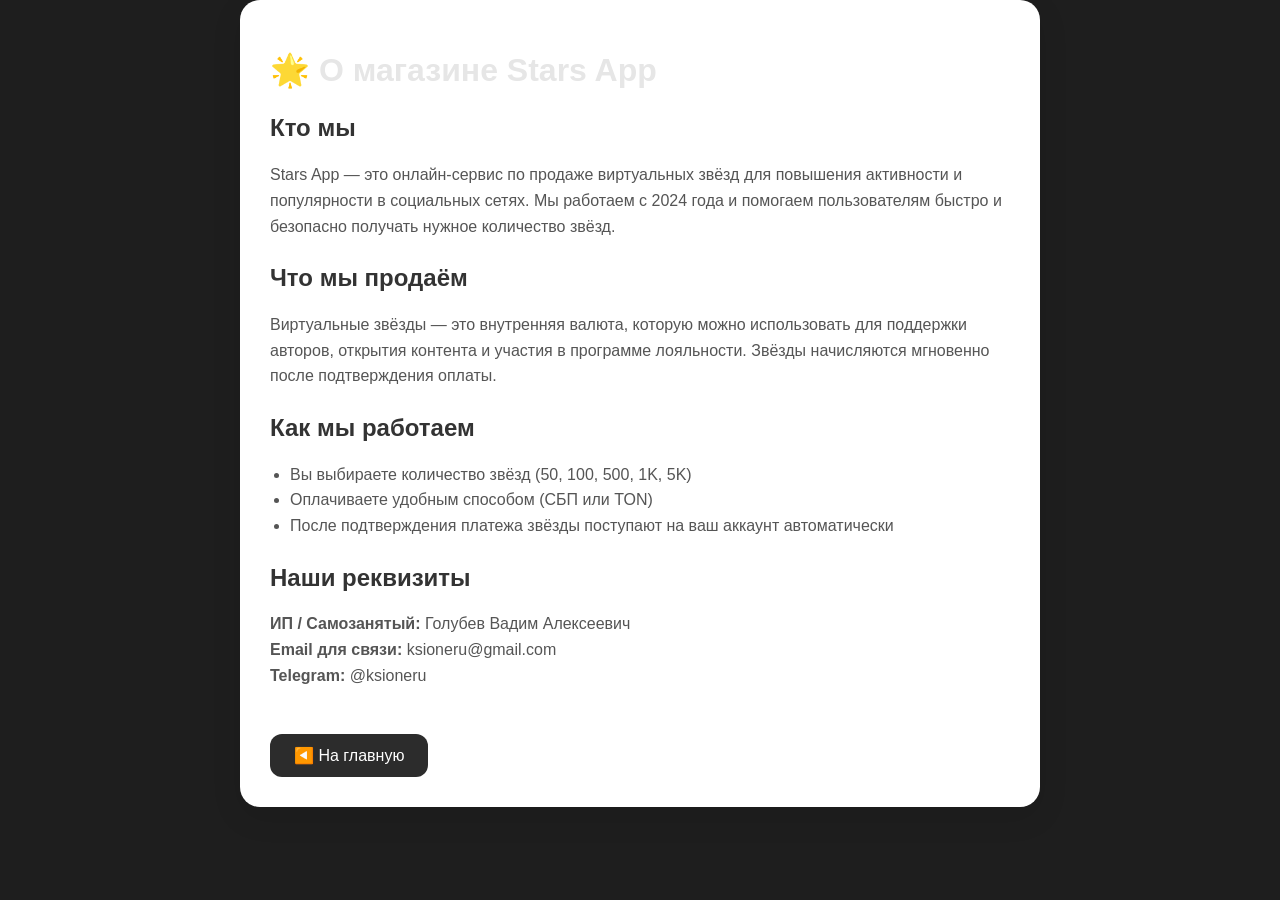
==== about.html @ 691f99c2 "update" ====
<!DOCTYPE html>
<html lang="ru">
<head>
    <meta charset="UTF-8">
    <title>О магазине Stars App</title>
    <meta name="viewport" content="width=device-width, initial-scale=1">
    <link rel="stylesheet" href="styles.css">
    <style>
        .content-page { max-width: 800px; margin: 0 auto; background: white; border-radius: 20px; padding: 30px; }
        h2 { color: #333; margin-top: 25px; }
        p, li { line-height: 1.6; color: #555; }
        ul { padding-left: 20px; }
        .back-btn { margin-top: 30px; display: inline-block; }
    </style>
</head>
<body>
    <div class="container">
        <div class="content-page">
            <h1>🌟 О магазине Stars App</h1>
            
            <h2>Кто мы</h2>
            <p>Stars App — это онлайн-сервис по продаже виртуальных звёзд для повышения активности и популярности в социальных сетях. Мы работаем с 2024 года и помогаем пользователям быстро и безопасно получать нужное количество звёзд.</p>
            
            <h2>Что мы продаём</h2>
            <p>Виртуальные звёзды — это внутренняя валюта, которую можно использовать для поддержки авторов, открытия контента и участия в программе лояльности. Звёзды начисляются мгновенно после подтверждения оплаты.</p>
            
            <h2>Как мы работаем</h2>
            <ul>
                <li>Вы выбираете количество звёзд (50, 100, 500, 1K, 5K)</li>
                <li>Оплачиваете удобным способом (СБП или TON)</li>
                <li>После подтверждения платежа звёзды поступают на ваш аккаунт автоматически</li>
            </ul>
            
            <h2>Наши реквизиты</h2>
            <p><strong>ИП / Самозанятый:</strong> Голубев Вадим Алексеевич<br>
            <strong>Email для связи:</strong> ksioneru@gmail.com<br>
            <strong>Telegram:</strong> @ksioneru</p>
            
            <button class="back-btn" onclick="window.location.href='index.html'">◀️ На главную</button>
        </div>
    </div>
    <script src="utils/tg.js"></script>
</body>
</html>
---- styles.css ----
:root {
  --bg: #1E1E1E;
  --card: #242424;
  --input: #2E2E2E;
  --btn: #383838;

  --text: #E6E6E6;
  --muted: #A0A0A0;

  --blue: #2D6BFF;

  --r: 14px;
  --gap: 8px;

  --fw-regular: 500;
  --fw-medium: 600;
  --fw-bold: 700;
}

/* RESET */
* {
  box-sizing: border-box;
  -webkit-tap-highlight-color: transparent;
}

body {
  margin: 0;
  min-height: 100vh;
  background: var(--bg);
  color: var(--text);
  font-family: Arial, sans-serif;
  font-weight: var(--fw-regular);
  touch-action: manipulation;
  overflow-x: hidden;
  display: flex;
  justify-content: center;
}

.app {
  width: 100%;
  max-width: 420px;
  padding: 8px 12px 80px;
  margin: 0 auto;
  display: flex;
  flex-direction: column;
  gap: 8px;
}

/* TOP */
.topbar {
  display: grid;
  grid-template-columns: auto 1fr auto;
  align-items: center;
  padding: 6px 0;
  font-size: 12px;
  color: var(--muted);
}

#userId {
  font-weight: 700;
  border: 1px solid rgba(255, 255, 255, 0.2);
  border-radius: 10px;
  padding: 4px 10px;
  font-size: 12px;
  display: inline-block;
  width: fit-content;
  justify-self: start;
  margin-left: 4px;
}

.topbar-right {
  display: flex;
  align-items: center;
  gap: 8px;
  justify-self: end;
}

/* ADMIN */
.admin-btn {
  background: var(--btn);
  border: 1px solid rgba(255, 255, 255, 0.15);
  color: var(--text);
  padding: 5px 10px;
  border-radius: 8px;
  font-size: 12px;
  cursor: pointer;
  font-weight: 600;
  white-space: nowrap;
  transition: all 0.2s ease;
}

.admin-btn:hover {
  border-color: rgba(94, 245, 124, 0.4);
  box-shadow: 0 0 10px rgba(94, 245, 124, 0.2);
}

.admin-btn.hidden {
  display: none;
}

.tg-btn {
  width: 28px;
  height: 28px;
  display: flex;
  align-items: center;
  justify-content: center;
  background: var(--btn);
  border-radius: 8px;
  text-decoration: none;
  border: 1px solid rgba(255, 255, 255, 0.15);
  transition: all 0.2s ease;
}

.tg-btn:hover {
  border-color: rgba(94, 245, 124, 0.4);
  box-shadow: 0 0 10px rgba(94, 245, 124, 0.2);
}

.tg-btn img {
  width: 15px;
  height: 15px;
}

/* CARD */
.card {
  background: var(--card);
  border-radius: var(--r);
  padding: 10px;
  margin: 0;
}

/* HERO */
.hero {
  margin: 0;
  padding: 0;
  border: none;
  border-radius: 22px;
  overflow: hidden;
  background: transparent;
}

.hero-img {
  width: 100%;
  height: 155px;
  margin: 0;
  padding: 0;
  line-height: 0;
}

.hero-img img {
  width: 100%;
  height: 100%;
  display: block;
  object-fit: cover;
  object-position: center;
  border: none;
  box-shadow: none;
}

/* INPUT */
input {
  width: 100%;
  padding: 10px;
  border-radius: 10px;
  border: 1px solid rgba(255, 255, 255, 0.1);
  outline: none;
  background: var(--input);
  color: var(--text);
  transition: all 0.2s ease;
}

input:focus {
  border-color: rgba(94, 245, 124, 0.4);
  box-shadow: 0 0 10px rgba(94, 245, 124, 0.15);
}

/* ROW */
.row {
  display: grid;
  grid-template-columns: 1fr auto auto;
  gap: 6px;
  align-items: center;
}

/* BUTTONS */
.btn.small {
  padding: 8px 10px;
  border-radius: 10px;
  border: 1px solid rgba(255, 255, 255, 0.15);
  background: var(--btn);
  color: var(--muted);
  font-size: 13px;
  box-shadow: 0 0 6px rgba(255, 255, 255, 0.05);
  transition: all 0.2s ease;
  cursor: pointer;
}

.btn.small:hover {
  border-color: rgba(94, 245, 124, 0.4);
  box-shadow: 0 0 10px rgba(94, 245, 124, 0.2);
}

.btn.small.active {
  background: rgba(94, 245, 124, 0.15);
  color: #5ef57c;
  border-color: #5ef57c;
  box-shadow: 0 0 14px rgba(94, 245, 124, 0.4);
}

/* PRICE */
.price-line {
  display: flex;
  align-items: center;
  justify-content: center;
  gap: 8px;
  margin-bottom: 10px;
  flex-wrap: nowrap;
}

.price-line input {
  width: 65px;
  text-align: center;
  padding: 8px 4px;
  border-radius: 10px;
  border: 1px solid rgba(255, 255, 255, 0.1);
  outline: none;
  background: var(--input);
  color: var(--text);
  font-size: 14px;
  font-weight: 600;
  transition: all 0.2s ease;
}

.price-line input:focus {
  border-color: rgba(94, 245, 124, 0.4);
  box-shadow: 0 0 10px rgba(94, 245, 124, 0.15);
}

.price-label {
  font-size: 11px;
  color: var(--muted);
  text-transform: uppercase;
  letter-spacing: 0.3px;
  white-space: nowrap;
}

.arrow-icon {
  width: 67px;
  height: 36px;
  opacity: 0.8;
  flex-shrink: 0;
}

#rubOut {
  color: var(--muted);
  font-weight: var(--fw-bold);
  font-size: 14px;
  white-space: nowrap;
  min-width: 70px;
  text-align: center;
}

/* PACKS */
.packs {
  display: grid;
  grid-template-columns: repeat(5, 1fr);
  gap: 6px;
}

.packs button {
  padding: 8px;
  border-radius: 10px;
  border: 1px solid rgba(255, 255, 255, 0.15);
  background: var(--btn);
  color: var(--muted);
  font-size: 13px;
  box-shadow: 0 0 6px rgba(255, 255, 255, 0.05);
  transition: all 0.2s ease;
  cursor: pointer;
}

.packs button:hover {
  border-color: rgba(94, 245, 124, 0.4);
  box-shadow: 0 0 10px rgba(94, 245, 124, 0.2);
}

.packs button.active {
  background: rgba(94, 245, 124, 0.15);
  color: #5ef57c;
  border-color: #5ef57c;
  box-shadow: 0 0 16px rgba(94, 245, 124, 0.5);
}

/* ----- ПЛАТЁЖКИ ----- */
.payment-grid {
  display: grid;
  grid-template-columns: 1fr 1fr;
  gap: 12px;
  width: 100%;
}

.pay-card {
  background: #1c1c1e;
  border-radius: 18px;
  aspect-ratio: 1 / 1;
  display: flex;
  flex-direction: column;
  align-items: center;
  justify-content: center;
  position: relative;
  cursor: pointer;
  transition: all 0.2s ease;
  box-shadow: 0 4px 12px rgba(0, 0, 0, 0.5), inset 0 1px 1px rgba(255, 255, 255, 0.08);
  border: 1px solid rgba(255, 255, 255, 0.05);
  backdrop-filter: blur(10px);
}

.pay-card:hover {
  border-color: rgba(94, 245, 124, 0.3);
  box-shadow: 0 0 16px rgba(94, 245, 124, 0.2);
}

.pay-card:active {
  transform: scale(0.96);
}

.currency-tag {
  position: absolute;
  top: 10px;
  right: 10px;
  color: #5ef57c;
  font-size: 11px;
  font-weight: 700;
  letter-spacing: 0.4px;
  padding: 4px 10px;
  border-radius: 16px;
  background: rgba(20, 30, 20, 0.8);
  backdrop-filter: blur(6px);
  border: 0.5px solid rgba(94, 245, 124, 0.35);
  box-shadow: 0 0 10px rgba(94, 245, 124, 0.3);
  text-transform: uppercase;
  line-height: 1;
  z-index: 2;
}

.payment-logo {
  width: 75px;
  height: 75px;
  display: flex;
  align-items: center;
  justify-content: center;
  border-radius: 18px;
  background: radial-gradient(circle at 30% 30%, rgba(255,255,255,0.25), rgba(255,255,255,0.02) 70%);
  box-shadow: 0 8px 20px rgba(0, 0, 0, 0.4), inset 0 1px 2px rgba(255,255,255,0.3);
  margin-bottom: 10px;
  backdrop-filter: blur(4px);
  overflow: hidden;
  padding: 8px;
}

.payment-logo img {
  width: 100%;
  height: 100%;
  object-fit: contain;
  filter: drop-shadow(0 2px 6px rgba(0,0,0,0.4));
}

.pay-card[data-method="sbp"] .payment-logo img {
  transform: scale(0.95);
}

.pay-card[data-method="ton"] .payment-logo img {
  transform: scale(1.15);
}

.payment-name {
  color: #ffffff;
  font-size: 14px;
  font-weight: 600;
  letter-spacing: 0.4px;
  text-align: center;
  opacity: 0.95;
  margin-top: 4px;
}

.pay-card.selected {
  border: 2px solid #5ef57c;
  box-shadow: 0 0 20px rgba(94, 245, 124, 0.5), 0 4px 12px rgba(0,0,0,0.5);
  background: #1e2a1e;
}

/* TERMS */
.terms {
  font-size: 11px;
  color: var(--muted);
  text-align: center;
}

/* BUY */
.buy {
  position: fixed;
  bottom: 12px;
  left: 50% !important;
  transform: translateX(-50%) !important;
  width: calc(100% - 24px);
  max-width: 420px;
  padding: 12px;
  border-radius: 12px;
  border: 1px solid #5ef57c;
  background: #5ef57c;
  color: #000;
  font-weight: var(--fw-bold);
  font-size: 15px;
  transition: all 0.2s ease;
  z-index: 10;
  cursor: pointer;
  box-shadow: 0 0 16px rgba(94, 245, 124, 0.4);
}

.buy:hover {
  box-shadow: 0 0 24px rgba(94, 245, 124, 0.6);
  background: #6ffa8c;
}

/* CLICK */
button:active {
  transform: scale(0.98);
  filter: brightness(1.15);
}
.terms a {
  color: var(--muted);
  text-decoration: none;
}
.terms a:hover {
  color: #5ef57c;
}
/* Стили для страниц контента на ПК */
@media (min-width: 768px) {
    .content-page {
        box-shadow: 0 10px 30px rgba(0,0,0,0.1);
        margin: 20px auto;
    }
}

button {
    background: #2c2c2c;
    color: white;
    border: none;
    padding: 12px 24px;
    border-radius: 12px;
    cursor: pointer;
    font-size: 16px;
}

button:hover {
    opacity: 0.9;
}
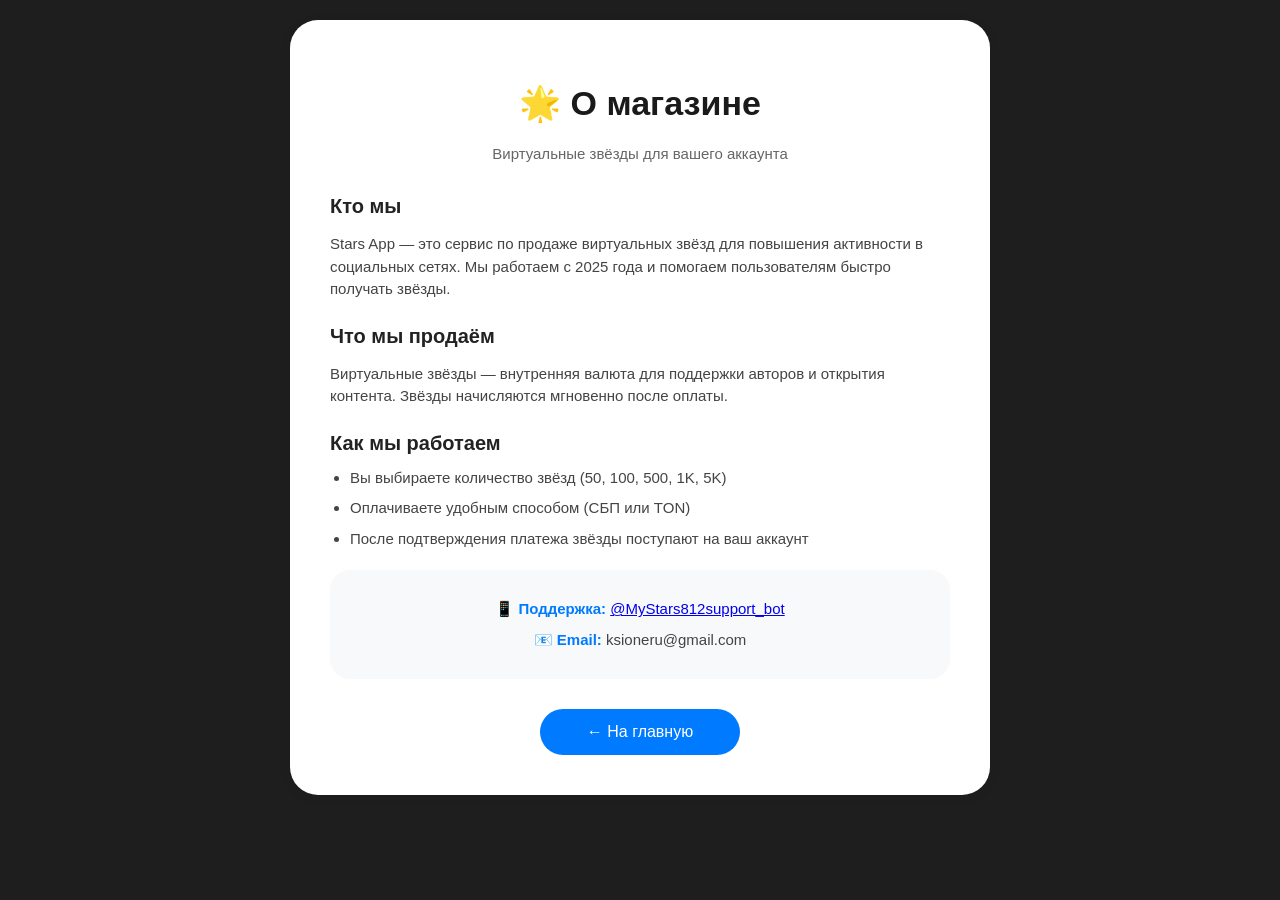
==== commit be135542: "update" ====
--- a/about.html
+++ b/about.html
@@ -2,41 +2,125 @@
 <html lang="ru">
 <head>
     <meta charset="UTF-8">
-    <title>О магазине Stars App</title>
-    <meta name="viewport" content="width=device-width, initial-scale=1">
+    <title>О магазине | Stars App</title>
+    <meta name="viewport" content="width=device-width, initial-scale=1, maximum-scale=1, user-scalable=yes">
+    <meta name="description" content="Информация о магазине Stars App">
     <link rel="stylesheet" href="styles.css">
     <style>
-        .content-page { max-width: 800px; margin: 0 auto; background: white; border-radius: 20px; padding: 30px; }
-        h2 { color: #333; margin-top: 25px; }
-        p, li { line-height: 1.6; color: #555; }
-        ul { padding-left: 20px; }
-        .back-btn { margin-top: 30px; display: inline-block; }
+        /* Дополнительные стили для контентных страниц в стиле сайта */
+        .content-page {
+            background: white;
+            border-radius: 28px;
+            padding: 24px 20px;
+            margin: 20px auto;
+            box-shadow: 0 2px 12px rgba(0,0,0,0.08);
+        }
+        
+        .content-page h1 {
+            font-size: 28px;
+            margin-bottom: 20px;
+            text-align: center;
+            color: #1a1a1a;
+        }
+        
+        .content-page h2 {
+            font-size: 20px;
+            margin: 24px 0 12px 0;
+            color: #222;
+        }
+        
+        .content-page p, .content-page li {
+            font-size: 15px;
+            line-height: 1.5;
+            color: #444;
+        }
+        
+        .content-page ul {
+            padding-left: 20px;
+            margin: 10px 0;
+        }
+        
+        .content-page li {
+            margin: 8px 0;
+        }
+        
+        .back-btn {
+            background: #007aff;
+            border: none;
+            padding: 14px 24px;
+            border-radius: 30px;
+            font-size: 16px;
+            font-weight: 500;
+            width: 100%;
+            margin-top: 30px;
+            cursor: pointer;
+            transition: opacity 0.2s;
+        }
+        
+        .back-btn:hover {
+            opacity: 0.9;
+        }
+        
+        .contact-block {
+            background: #f8f9fa;
+            border-radius: 20px;
+            padding: 20px;
+            margin: 20px 0;
+            text-align: center;
+        }
+        
+        .contact-block p {
+            margin: 8px 0;
+        }
+        
+        .contact-block strong {
+            color: #007aff;
+        }
+        
+        @media (min-width: 768px) {
+            .content-page {
+                max-width: 700px;
+                padding: 40px;
+            }
+            .content-page h1 {
+                font-size: 34px;
+            }
+            .back-btn {
+                width: auto;
+                min-width: 200px;
+                display: block;
+                margin-left: auto;
+                margin-right: auto;
+            }
+        }
     </style>
 </head>
 <body>
     <div class="container">
         <div class="content-page">
-            <h1>🌟 О магазине Stars App</h1>
+            <h1>🌟 О магазине</h1>
+            
+            <p style="text-align: center; color: #666; margin-bottom: 30px;">Виртуальные звёзды для вашего аккаунта</p>
             
             <h2>Кто мы</h2>
-            <p>Stars App — это онлайн-сервис по продаже виртуальных звёзд для повышения активности и популярности в социальных сетях. Мы работаем с 2024 года и помогаем пользователям быстро и безопасно получать нужное количество звёзд.</p>
+            <p>Stars App — это сервис по продаже виртуальных звёзд для повышения активности в социальных сетях. Мы работаем с 2025 года и помогаем пользователям быстро получать звёзды.</p>
             
             <h2>Что мы продаём</h2>
-            <p>Виртуальные звёзды — это внутренняя валюта, которую можно использовать для поддержки авторов, открытия контента и участия в программе лояльности. Звёзды начисляются мгновенно после подтверждения оплаты.</p>
+            <p>Виртуальные звёзды — внутренняя валюта для поддержки авторов и открытия контента. Звёзды начисляются мгновенно после оплаты.</p>
             
             <h2>Как мы работаем</h2>
             <ul>
                 <li>Вы выбираете количество звёзд (50, 100, 500, 1K, 5K)</li>
                 <li>Оплачиваете удобным способом (СБП или TON)</li>
-                <li>После подтверждения платежа звёзды поступают на ваш аккаунт автоматически</li>
+                <li>После подтверждения платежа звёзды поступают на ваш аккаунт</li>
             </ul>
             
-            <h2>Наши реквизиты</h2>
-            <p><strong>ИП / Самозанятый:</strong> Голубев Вадим Алексеевич<br>
-            <strong>Email для связи:</strong> ksioneru@gmail.com<br>
-            <strong>Telegram:</strong> @ksioneru</p>
+            <div class="contact-block">
+                <p>📱 <strong>Поддержка:</strong> <a href="https://t.me/MyStars812support_bot" target="_blank">@MyStars812support_bot</a></p>
+                <p>📧 <strong>Email:</strong> ksioneru@gmail.com</p>
+            </div>
             
-            <button class="back-btn" onclick="window.location.href='index.html'">◀️ На главную</button>
+            <button class="back-btn" onclick="window.location.href='index.html'">← На главную</button>
         </div>
     </div>
     <script src="utils/tg.js"></script>
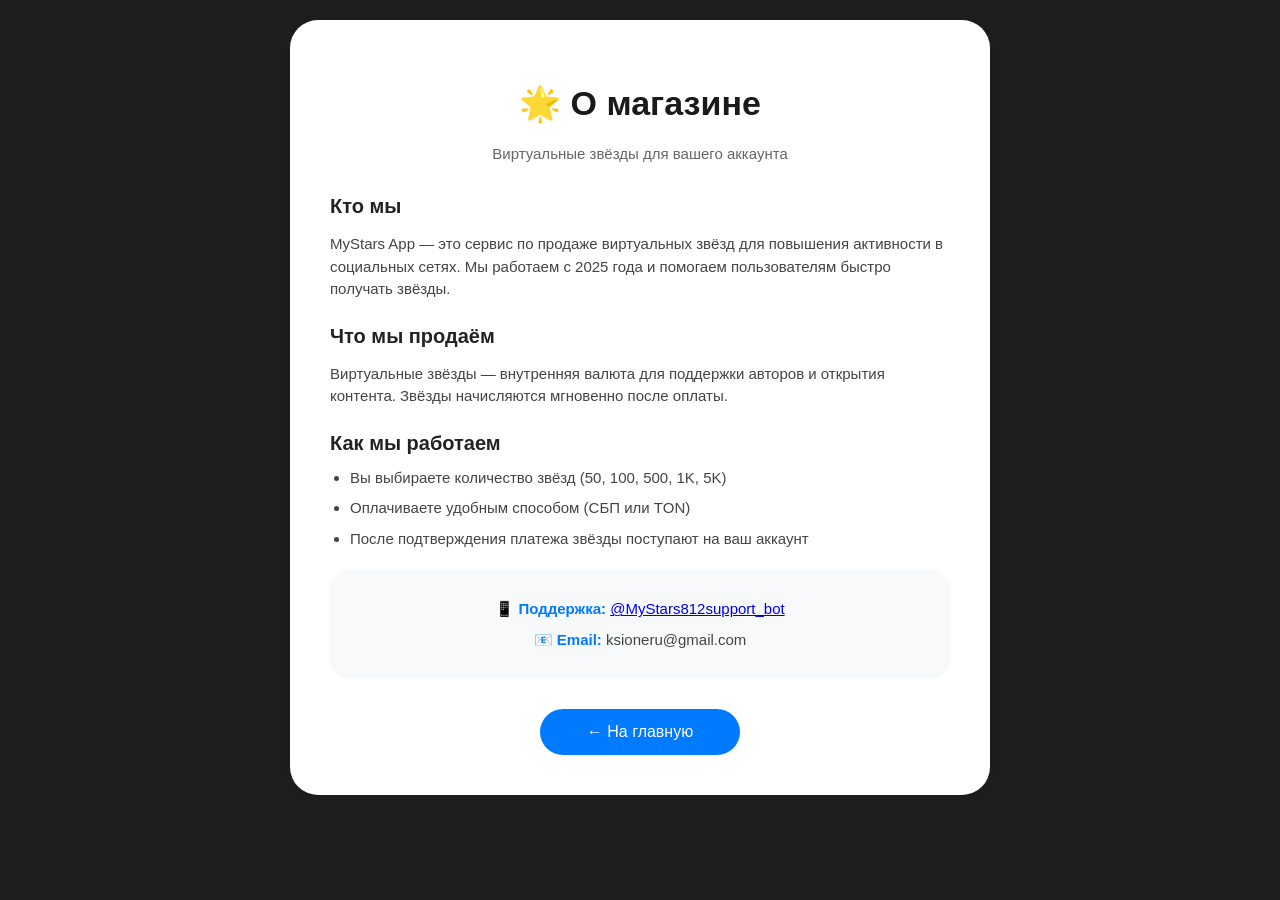
==== commit 0c2fed2e: "update" ====
--- a/about.html
+++ b/about.html
@@ -103,7 +103,7 @@
             <p style="text-align: center; color: #666; margin-bottom: 30px;">Виртуальные звёзды для вашего аккаунта</p>
             
             <h2>Кто мы</h2>
-            <p>Stars App — это сервис по продаже виртуальных звёзд для повышения активности в социальных сетях. Мы работаем с 2025 года и помогаем пользователям быстро получать звёзды.</p>
+            <p>MyStars App — это сервис по продаже виртуальных звёзд для повышения активности в социальных сетях. Мы работаем с 2025 года и помогаем пользователям быстро получать звёзды.</p>
             
             <h2>Что мы продаём</h2>
             <p>Виртуальные звёзды — внутренняя валюта для поддержки авторов и открытия контента. Звёзды начисляются мгновенно после оплаты.</p>
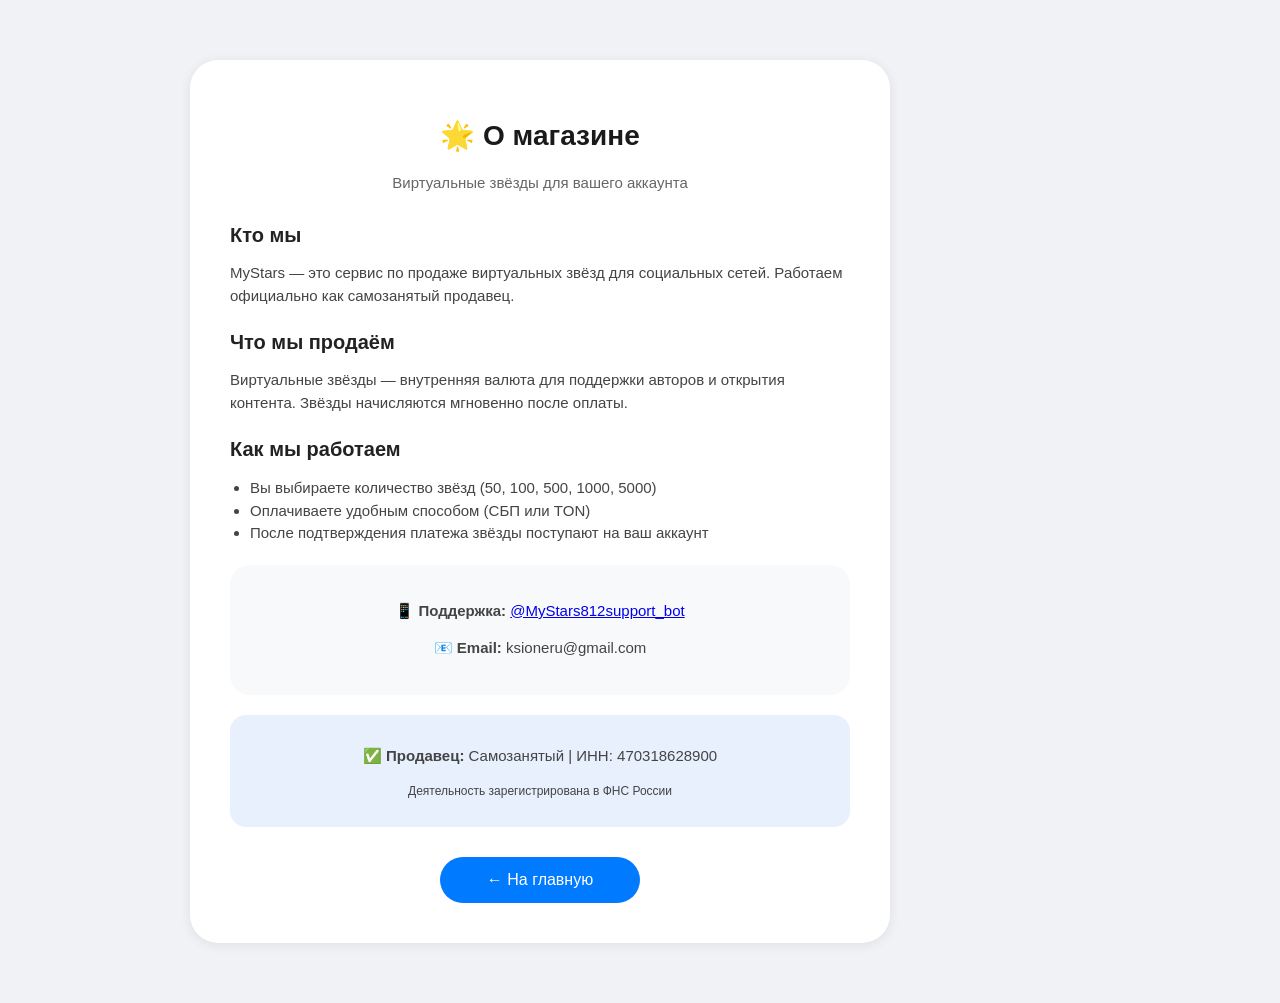
==== commit ccc0faa2: "update" ====
--- a/about.html
+++ b/about.html
@@ -2,12 +2,10 @@
 <html lang="ru">
 <head>
     <meta charset="UTF-8">
-    <title>О магазине | Stars App</title>
+    <title>О магазине | MyStars</title>
     <meta name="viewport" content="width=device-width, initial-scale=1, maximum-scale=1, user-scalable=yes">
-    <meta name="description" content="Информация о магазине Stars App">
     <link rel="stylesheet" href="styles.css">
     <style>
-        /* Дополнительные стили для контентных страниц в стиле сайта */
         .content-page {
             background: white;
             border-radius: 28px;
@@ -15,35 +13,25 @@
             margin: 20px auto;
             box-shadow: 0 2px 12px rgba(0,0,0,0.08);
         }
-        
         .content-page h1 {
             font-size: 28px;
             margin-bottom: 20px;
             text-align: center;
             color: #1a1a1a;
         }
-        
         .content-page h2 {
             font-size: 20px;
             margin: 24px 0 12px 0;
             color: #222;
         }
-        
         .content-page p, .content-page li {
             font-size: 15px;
             line-height: 1.5;
             color: #444;
         }
-        
         .content-page ul {
             padding-left: 20px;
-            margin: 10px 0;
         }
-        
-        .content-page li {
-            margin: 8px 0;
-        }
-        
         .back-btn {
             background: #007aff;
             border: none;
@@ -54,13 +42,8 @@
             width: 100%;
             margin-top: 30px;
             cursor: pointer;
-            transition: opacity 0.2s;
+            color: white;
         }
-        
-        .back-btn:hover {
-            opacity: 0.9;
-        }
-        
         .contact-block {
             background: #f8f9fa;
             border-radius: 20px;
@@ -68,30 +51,9 @@
             margin: 20px 0;
             text-align: center;
         }
-        
-        .contact-block p {
-            margin: 8px 0;
-        }
-        
-        .contact-block strong {
-            color: #007aff;
-        }
-        
         @media (min-width: 768px) {
-            .content-page {
-                max-width: 700px;
-                padding: 40px;
-            }
-            .content-page h1 {
-                font-size: 34px;
-            }
-            .back-btn {
-                width: auto;
-                min-width: 200px;
-                display: block;
-                margin-left: auto;
-                margin-right: auto;
-            }
+            .content-page { max-width: 700px; padding: 40px; margin: 40px auto; }
+            .back-btn { width: auto; min-width: 200px; display: block; margin: 30px auto 0; }
         }
     </style>
 </head>
@@ -103,14 +65,14 @@
             <p style="text-align: center; color: #666; margin-bottom: 30px;">Виртуальные звёзды для вашего аккаунта</p>
             
             <h2>Кто мы</h2>
-            <p>MyStars App — это сервис по продаже виртуальных звёзд для повышения активности в социальных сетях. Мы работаем с 2025 года и помогаем пользователям быстро получать звёзды.</p>
+            <p>MyStars — это сервис по продаже виртуальных звёзд для социальных сетей. Работаем официально как самозанятый продавец.</p>
             
             <h2>Что мы продаём</h2>
             <p>Виртуальные звёзды — внутренняя валюта для поддержки авторов и открытия контента. Звёзды начисляются мгновенно после оплаты.</p>
             
             <h2>Как мы работаем</h2>
             <ul>
-                <li>Вы выбираете количество звёзд (50, 100, 500, 1K, 5K)</li>
+                <li>Вы выбираете количество звёзд (50, 100, 500, 1000, 5000)</li>
                 <li>Оплачиваете удобным способом (СБП или TON)</li>
                 <li>После подтверждения платежа звёзды поступают на ваш аккаунт</li>
             </ul>
@@ -120,6 +82,11 @@
                 <p>📧 <strong>Email:</strong> ksioneru@gmail.com</p>
             </div>
             
+            <div class="seller-info" style="background: #e8f0fe; padding: 15px; border-radius: 16px; text-align: center; margin: 20px 0;">
+                <p>✅ <strong>Продавец:</strong> Самозанятый | ИНН: 470318628900</p>
+                <p style="font-size: 12px; margin-top: 5px;">Деятельность зарегистрирована в ФНС России</p>
+            </div>
+            
             <button class="back-btn" onclick="window.location.href='index.html'">← На главную</button>
         </div>
     </div>
--- a/styles.css
+++ b/styles.css
@@ -455,5 +455,54 @@
 button:hover {
     opacity: 0.9;
 }
-
-
+.seller-info {
+    transition: all 0.3s ease;
+}
+
+@media (min-width: 768px) {
+    .seller-info {
+        max-width: 800px;
+        margin-left: auto;
+        margin-right: auto;
+    }
+}
+/* ===== СПЕЦИАЛЬНО ДЛЯ ПК: САЙТ СЛЕВА И РАСТЯНУТ ===== */
+
+@media (min-width: 1024px) {
+    body {
+        background: #f0f2f5;
+        padding: 0;
+        margin: 0;
+        min-height: 100vh;
+        display: flex;
+        justify-content: flex-start; /* Прижимаем к левому краю */
+    }
+    
+    .container {
+        max-width: 1000px; /* Ширина сайта (растянут, но не на весь экран) */
+        width: 85%; /* Или 85% от ширины экрана */
+        margin: 20px 0 20px 40px; /* Отступ слева 40px, справа автоматически */
+        background: transparent;
+        padding: 0;
+    }
+    
+    /* Карточки товаров — 2-3 колонки */
+    .products {
+        display: grid;
+        grid-template-columns: repeat(auto-fill, minmax(280px, 1fr));
+        gap: 24px;
+    }
+    
+    /* Адаптация контентных страниц (about, privacy и т.д.) */
+    .content-page {
+        max-width: 100%;
+        margin: 0;
+    }
+    
+    /* Плавающий блок самозанятого */
+    .seller-info {
+        text-align: left;
+    }
+}
+
+
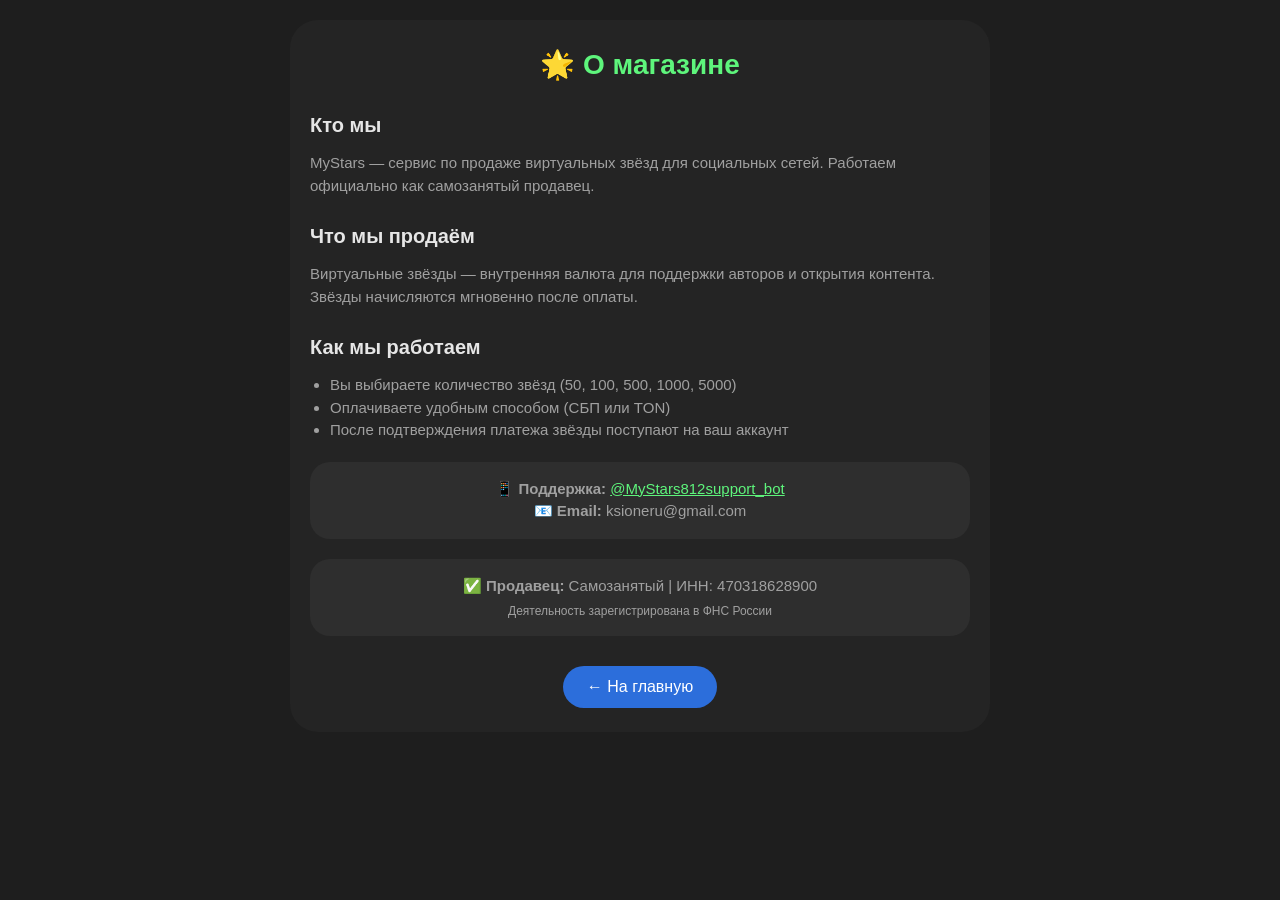
==== commit a0b64bfe: "update" ====
--- a/about.html
+++ b/about.html
@@ -1,95 +1,43 @@
 <!DOCTYPE html>
 <html lang="ru">
 <head>
-    <meta charset="UTF-8">
-    <title>О магазине | MyStars</title>
-    <meta name="viewport" content="width=device-width, initial-scale=1, maximum-scale=1, user-scalable=yes">
-    <link rel="stylesheet" href="styles.css">
-    <style>
-        .content-page {
-            background: white;
-            border-radius: 28px;
-            padding: 24px 20px;
-            margin: 20px auto;
-            box-shadow: 0 2px 12px rgba(0,0,0,0.08);
-        }
-        .content-page h1 {
-            font-size: 28px;
-            margin-bottom: 20px;
-            text-align: center;
-            color: #1a1a1a;
-        }
-        .content-page h2 {
-            font-size: 20px;
-            margin: 24px 0 12px 0;
-            color: #222;
-        }
-        .content-page p, .content-page li {
-            font-size: 15px;
-            line-height: 1.5;
-            color: #444;
-        }
-        .content-page ul {
-            padding-left: 20px;
-        }
-        .back-btn {
-            background: #007aff;
-            border: none;
-            padding: 14px 24px;
-            border-radius: 30px;
-            font-size: 16px;
-            font-weight: 500;
-            width: 100%;
-            margin-top: 30px;
-            cursor: pointer;
-            color: white;
-        }
-        .contact-block {
-            background: #f8f9fa;
-            border-radius: 20px;
-            padding: 20px;
-            margin: 20px 0;
-            text-align: center;
-        }
-        @media (min-width: 768px) {
-            .content-page { max-width: 700px; padding: 40px; margin: 40px auto; }
-            .back-btn { width: auto; min-width: 200px; display: block; margin: 30px auto 0; }
-        }
-    </style>
+  <meta charset="UTF-8">
+  <meta name="viewport" content="width=device-width, initial-scale=1, maximum-scale=1, user-scalable=yes">
+  <title>О магазине | MyStars</title>
+  <style>
+    * { margin: 0; padding: 0; box-sizing: border-box; }
+    body { background: #1E1E1E; color: #E6E6E6; font-family: -apple-system, BlinkMacSystemFont, 'Segoe UI', Roboto, sans-serif; padding: 20px 16px; line-height: 1.5; }
+    .container { max-width: 700px; margin: 0 auto; }
+    .content-card { background: #242424; border-radius: 28px; padding: 24px 20px; margin-bottom: 20px; }
+    h1 { font-size: 28px; margin-bottom: 20px; text-align: center; color: #5ef57c; }
+    h2 { font-size: 20px; margin: 24px 0 12px; color: #E6E6E6; }
+    p, li { font-size: 15px; color: #A0A0A0; }
+    ul { padding-left: 20px; margin: 12px 0; }
+    .contact-block, .seller-info { background: #2E2E2E; border-radius: 20px; padding: 16px; margin: 20px 0; text-align: center; }
+    .back-btn { background: #2C6EDB; border: none; padding: 12px 24px; border-radius: 30px; font-size: 16px; font-weight: 500; color: white; cursor: pointer; width: 100%; margin-top: 20px; }
+    @media (min-width: 768px) { .back-btn { width: auto; display: block; margin: 30px auto 0; } }
+  </style>
 </head>
 <body>
-    <div class="container">
-        <div class="content-page">
-            <h1>🌟 О магазине</h1>
-            
-            <p style="text-align: center; color: #666; margin-bottom: 30px;">Виртуальные звёзды для вашего аккаунта</p>
-            
-            <h2>Кто мы</h2>
-            <p>MyStars — это сервис по продаже виртуальных звёзд для социальных сетей. Работаем официально как самозанятый продавец.</p>
-            
-            <h2>Что мы продаём</h2>
-            <p>Виртуальные звёзды — внутренняя валюта для поддержки авторов и открытия контента. Звёзды начисляются мгновенно после оплаты.</p>
-            
-            <h2>Как мы работаем</h2>
-            <ul>
-                <li>Вы выбираете количество звёзд (50, 100, 500, 1000, 5000)</li>
-                <li>Оплачиваете удобным способом (СБП или TON)</li>
-                <li>После подтверждения платежа звёзды поступают на ваш аккаунт</li>
-            </ul>
-            
-            <div class="contact-block">
-                <p>📱 <strong>Поддержка:</strong> <a href="https://t.me/MyStars812support_bot" target="_blank">@MyStars812support_bot</a></p>
-                <p>📧 <strong>Email:</strong> ksioneru@gmail.com</p>
-            </div>
-            
-            <div class="seller-info" style="background: #e8f0fe; padding: 15px; border-radius: 16px; text-align: center; margin: 20px 0;">
-                <p>✅ <strong>Продавец:</strong> Самозанятый | ИНН: 470318628900</p>
-                <p style="font-size: 12px; margin-top: 5px;">Деятельность зарегистрирована в ФНС России</p>
-            </div>
-            
-            <button class="back-btn" onclick="window.location.href='index.html'">← На главную</button>
-        </div>
+<div class="container">
+  <div class="content-card">
+    <h1>🌟 О магазине</h1>
+    <h2>Кто мы</h2>
+    <p>MyStars — сервис по продаже виртуальных звёзд для социальных сетей. Работаем официально как самозанятый продавец.</p>
+    <h2>Что мы продаём</h2>
+    <p>Виртуальные звёзды — внутренняя валюта для поддержки авторов и открытия контента. Звёзды начисляются мгновенно после оплаты.</p>
+    <h2>Как мы работаем</h2>
+    <ul><li>Вы выбираете количество звёзд (50, 100, 500, 1000, 5000)</li><li>Оплачиваете удобным способом (СБП или TON)</li><li>После подтверждения платежа звёзды поступают на ваш аккаунт</li></ul>
+    <div class="contact-block">
+      <p>📱 <strong>Поддержка:</strong> <a href="https://t.me/MyStars812support_bot" target="_blank" style="color:#5ef57c;">@MyStars812support_bot</a></p>
+      <p>📧 <strong>Email:</strong> ksioneru@gmail.com</p>
     </div>
-    <script src="utils/tg.js"></script>
+    <div class="seller-info">
+      <p>✅ <strong>Продавец:</strong> Самозанятый | ИНН: 470318628900</p>
+      <p style="font-size: 12px; margin-top: 5px;">Деятельность зарегистрирована в ФНС России</p>
+    </div>
+    <button class="back-btn" onclick="window.location.href='index.html'">← На главную</button>
+  </div>
+</div>
 </body>
 </html>
